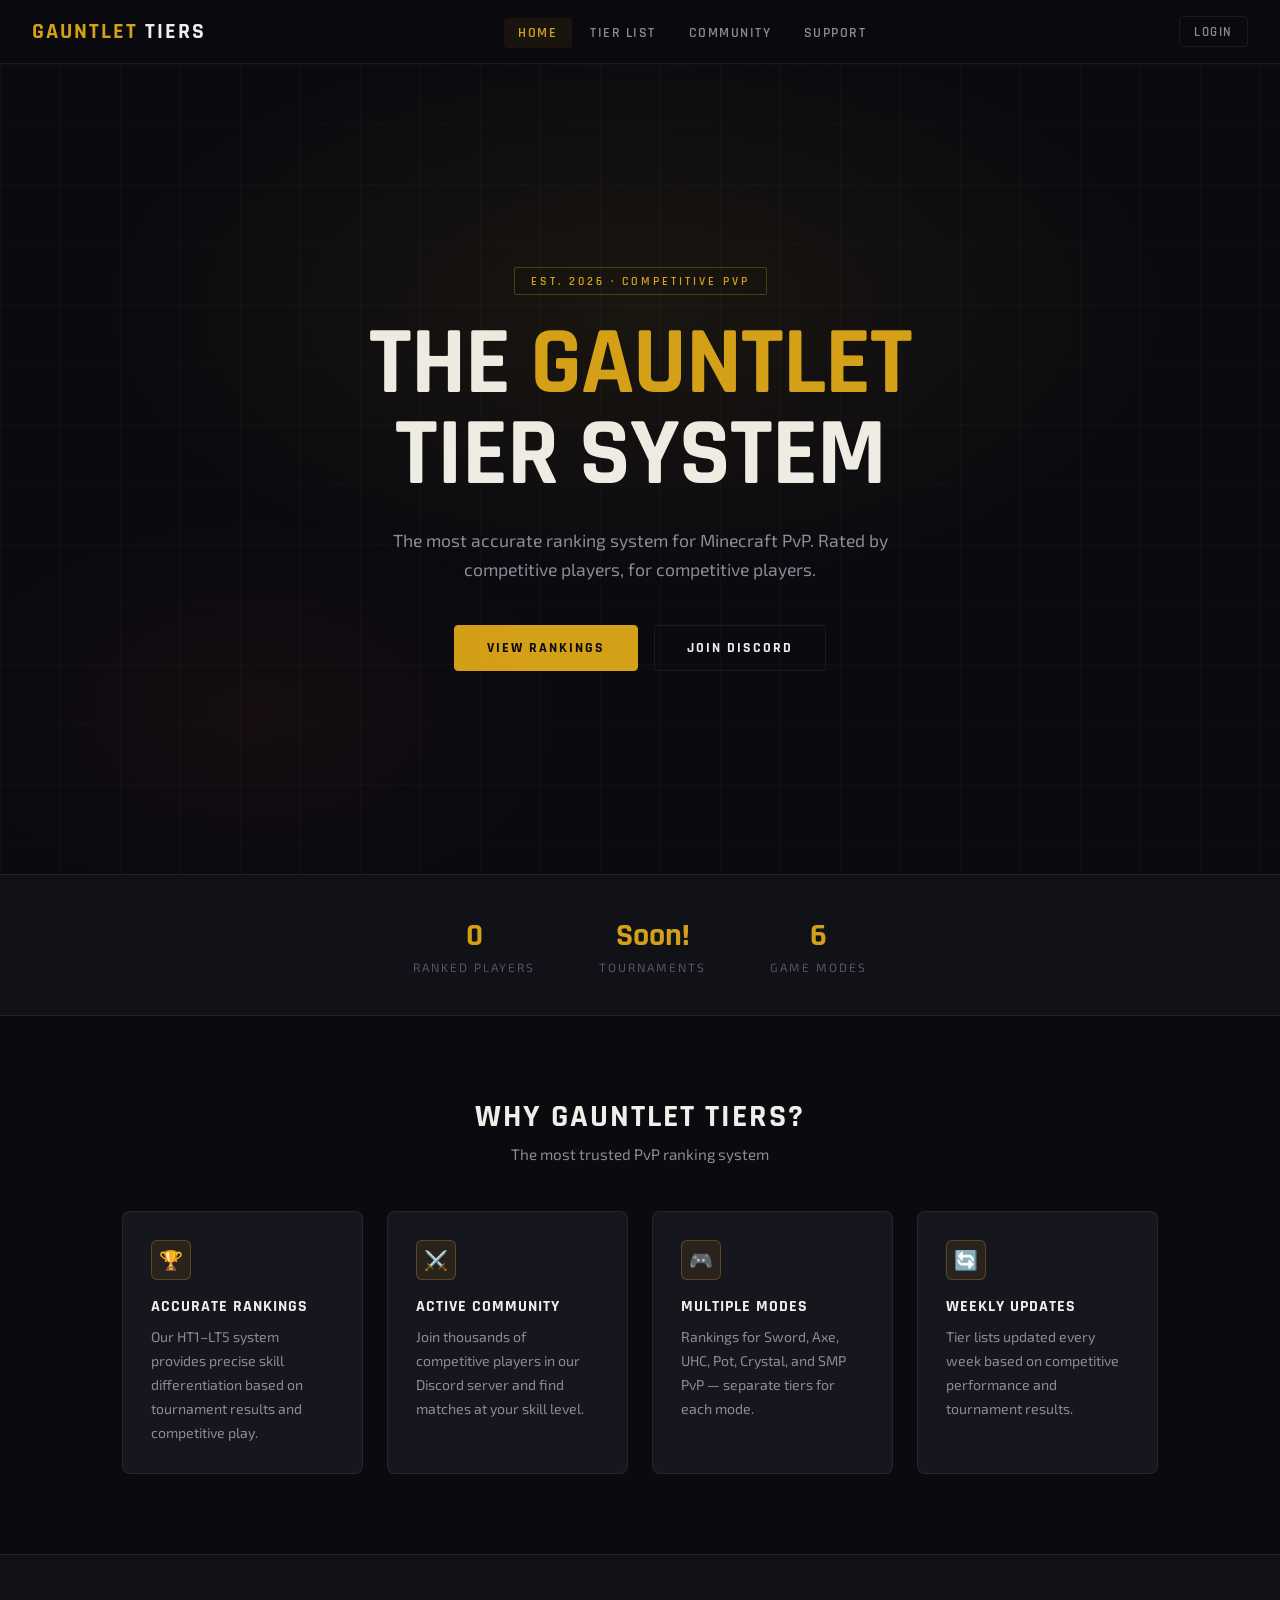
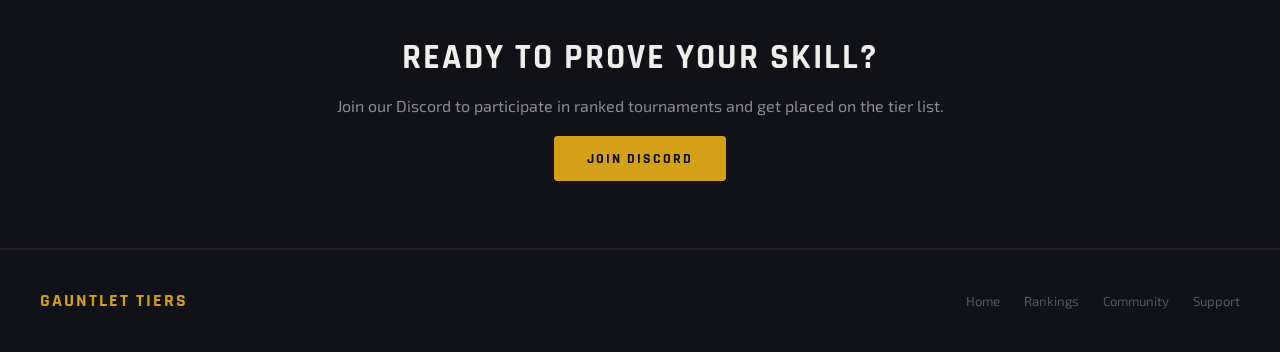
==== index.html @ 5fe20b99 "add frontend files" ====
<!DOCTYPE html>
<html lang="en">
<head>
  <meta charset="UTF-8" />
  <meta name="viewport" content="width=device-width, initial-scale=1.0" />
  <title>Gauntlet Tiers — Competitive PvP Rankings</title>
  <link rel="stylesheet" href="css/style.css" />
</head>
<body>

<!-- ── NAVBAR ── -->
<nav>
  <a href="index.html" class="nav-brand">Gauntlet<span> Tiers</span></a>

  <ul class="nav-links">
    <li><a href="index.html" class="active">Home</a></li>
    <li><a href="pages/tierlist.html">Tier List</a></li>
    <li><a href="pages/community.html">Community</a></li>
    <li><a href="pages/support.html">Support</a></li>
  </ul>

  <div class="nav-auth">
    <div class="nav-user">
      <a href="pages/admin.html" class="btn-ghost nav-admin" style="display:none;">Admin</a>
      <a href="pages/profile.html" class="btn-ghost">
        <span class="nav-username">Profile</span>
      </a>
      <button class="btn-danger logout-btn">Logout</button>
    </div>
    <div class="nav-login">
      <a href="pages/login.html" class="btn-ghost">Login</a>
    </div>
  </div>
</nav>

<main>

  <!-- ── HERO ── -->
  <section class="hero">
    <div class="hero-bg"></div>
    <div class="hero-grid"></div>

    <div class="hero-badge">Est. 2026 · Competitive PvP</div>
    <h1>
      The <span class="highlight">Gauntlet</span><br />
      Tier System
    </h1>
    <p>The most accurate ranking system for Minecraft PvP. Rated by competitive players, for competitive players.</p>
    <div class="hero-buttons">
      <a href="pages/tierlist.html" class="btn-large primary">View Rankings</a>
      <a href="https://discord.gg/GcqFCAnBjm" target="_blank" class="btn-large outline">Join Discord</a>
    </div>
  </section>

  <!-- ── STATS ── -->
  <section class="stats-bar">
    <div class="stat-item">
      <span class="stat-value" id="stat-players">0</span>
      <span class="stat-label">Ranked Players</span>
    </div>
    <div class="stat-item">
      <span class="stat-value" id="stat-tournaments">Soon!</span>
      <span class="stat-label">Tournaments</span>
    </div>
    <div class="stat-item">
      <span class="stat-value" id="stat-modes">6</span>
      <span class="stat-label">Game Modes</span>
    </div>
  </section>

  <!-- ── FEATURES ── -->
  <section class="features">
    <div class="section-header">
      <h2>Why Gauntlet Tiers?</h2>
      <p>The most trusted PvP ranking system</p>
    </div>
    <div class="features-grid">
      <div class="feature-card">
        <div class="feature-icon">🏆</div>
        <h3>Accurate Rankings</h3>
        <p>Our HT1–LT5 system provides precise skill differentiation based on tournament results and competitive play.</p>
      </div>
      <div class="feature-card">
        <div class="feature-icon">⚔️</div>
        <h3>Active Community</h3>
        <p>Join thousands of competitive players in our Discord server and find matches at your skill level.</p>
      </div>
      <div class="feature-card">
        <div class="feature-icon">🎮</div>
        <h3>Multiple Modes</h3>
        <p>Rankings for Sword, Axe, UHC, Pot, Crystal, and SMP PvP — separate tiers for each mode.</p>
      </div>
      <div class="feature-card">
        <div class="feature-icon">🔄</div>
        <h3>Weekly Updates</h3>
        <p>Tier lists updated every week based on competitive performance and tournament results.</p>
      </div>
    </div>
  </section>

  <!-- ── CTA ── -->
  <section class="cta-section">
    <h2>Ready to prove your skill?</h2>
    <p>Join our Discord to participate in ranked tournaments and get placed on the tier list.</p>
    <a href="https://discord.gg/GcqFCAnBjm" target="_blank" class="btn-large primary">Join Discord</a>
  </section>

</main>

<!-- ── FOOTER ── -->
<footer>
  <a href="index.html" class="footer-brand">Gauntlet Tiers</a>
  <div class="footer-links">
    <a href="index.html">Home</a>
    <a href="pages/tierlist.html">Rankings</a>
    <a href="pages/community.html">Community</a>
    <a href="pages/support.html">Support</a>
  </div>
</footer>

<script src="js/auth.js"></script>
<script src="js/api.js"></script>
<script>
  // Load stats from backend
  async function loadStats() {
    try {
      const stats = await getStats();
      document.getElementById('stat-players').textContent = stats.ranked_players ?? 0;
      document.getElementById('stat-modes').textContent = stats.game_modes ?? 6;
    } catch (e) {
      // API not connected yet — defaults shown
    }
  }
  loadStats();
</script>
</body>
</html>
---- css/style.css ----
@import url('https://fonts.googleapis.com/css2?family=Rajdhani:wght@400;500;600;700&family=Exo+2:wght@300;400;600;700&display=swap');

:root {
  --bg-primary: #0a0a0f;
  --bg-secondary: #111118;
  --bg-card: #16161f;
  --bg-card-hover: #1c1c28;
  --accent-gold: #d4a017;
  --accent-gold-light: #f0c040;
  --accent-red: #c0392b;
  --accent-cyan: #00d4ff;
  --text-primary: #f0eeea;
  --text-secondary: #8b8a99;
  --text-muted: #555566;
  --border: rgba(255,255,255,0.07);
  --border-accent: rgba(212,160,23,0.3);
  --tier-ht1: #FFD700;
  --tier-lt1: #FFC200;
  --tier-ht2: #C0C0C0;
  --tier-lt2: #a0a0a0;
  --tier-ht3: #2ecc71;
  --tier-lt3: #27ae60;
  --tier-ht4: #3498db;
  --tier-lt4: #2980b9;
  --tier-ht5: #9b59b6;
  --tier-lt5: #8e44ad;
}

* { margin: 0; padding: 0; box-sizing: border-box; }

body {
  font-family: 'Exo 2', sans-serif;
  background: var(--bg-primary);
  color: var(--text-primary);
  min-height: 100vh;
  overflow-x: hidden;
}

/* ── SCROLLBAR ── */
::-webkit-scrollbar { width: 6px; }
::-webkit-scrollbar-track { background: var(--bg-primary); }
::-webkit-scrollbar-thumb { background: var(--accent-gold); border-radius: 3px; }

/* ── NAVBAR ── */
nav {
  position: fixed;
  top: 0; left: 0; right: 0;
  z-index: 1000;
  background: rgba(10,10,15,0.95);
  backdrop-filter: blur(12px);
  border-bottom: 1px solid var(--border);
  padding: 0 2rem;
  height: 64px;
  display: flex;
  align-items: center;
  justify-content: space-between;
}

.nav-brand {
  font-family: 'Rajdhani', sans-serif;
  font-size: 1.4rem;
  font-weight: 700;
  color: var(--accent-gold);
  text-decoration: none;
  letter-spacing: 2px;
  text-transform: uppercase;
}
.nav-brand span { color: var(--text-primary); }

.nav-links {
  display: flex;
  align-items: center;
  gap: 0.25rem;
  list-style: none;
}

.nav-links a {
  font-family: 'Rajdhani', sans-serif;
  font-size: 0.85rem;
  font-weight: 600;
  letter-spacing: 1.5px;
  text-transform: uppercase;
  color: var(--text-secondary);
  text-decoration: none;
  padding: 0.4rem 0.9rem;
  border-radius: 4px;
  transition: all 0.2s;
}
.nav-links a:hover, .nav-links a.active {
  color: var(--accent-gold);
  background: rgba(212,160,23,0.08);
}

.nav-auth {
  display: flex;
  align-items: center;
  gap: 0.5rem;
}

.btn-ghost {
  font-family: 'Rajdhani', sans-serif;
  font-size: 0.8rem;
  font-weight: 600;
  letter-spacing: 1.5px;
  text-transform: uppercase;
  color: var(--text-secondary);
  text-decoration: none;
  padding: 0.4rem 0.9rem;
  border: 1px solid var(--border);
  border-radius: 4px;
  transition: all 0.2s;
  cursor: pointer;
  background: transparent;
}
.btn-ghost:hover { border-color: var(--accent-gold); color: var(--accent-gold); }

.btn-primary {
  font-family: 'Rajdhani', sans-serif;
  font-size: 0.8rem;
  font-weight: 700;
  letter-spacing: 1.5px;
  text-transform: uppercase;
  color: var(--bg-primary);
  text-decoration: none;
  padding: 0.45rem 1.1rem;
  border: 1px solid var(--accent-gold);
  border-radius: 4px;
  background: var(--accent-gold);
  transition: all 0.2s;
  cursor: pointer;
}
.btn-primary:hover { background: var(--accent-gold-light); border-color: var(--accent-gold-light); }

.btn-danger {
  font-family: 'Rajdhani', sans-serif;
  font-size: 0.8rem;
  font-weight: 700;
  letter-spacing: 1.5px;
  text-transform: uppercase;
  color: #fff;
  padding: 0.45rem 1.1rem;
  border: 1px solid var(--accent-red);
  border-radius: 4px;
  background: var(--accent-red);
  transition: all 0.2s;
  cursor: pointer;
}
.btn-danger:hover { opacity: 0.85; }

.nav-user { display: none; }
.nav-user.visible { display: flex; align-items: center; gap: 0.5rem; }
.nav-login { display: flex; align-items: center; gap: 0.5rem; }
.nav-login.hidden { display: none; }

/* ── MAIN LAYOUT ── */
main { padding-top: 64px; }

/* ── HERO ── */
.hero {
  position: relative;
  min-height: 90vh;
  display: flex;
  flex-direction: column;
  align-items: center;
  justify-content: center;
  text-align: center;
  padding: 4rem 2rem;
  overflow: hidden;
}

.hero-bg {
  position: absolute;
  inset: 0;
  background:
    radial-gradient(ellipse 60% 50% at 50% 30%, rgba(212,160,23,0.08) 0%, transparent 70%),
    radial-gradient(ellipse 40% 40% at 20% 80%, rgba(192,57,43,0.06) 0%, transparent 60%);
  pointer-events: none;
}

.hero-grid {
  position: absolute;
  inset: 0;
  background-image:
    linear-gradient(rgba(255,255,255,0.02) 1px, transparent 1px),
    linear-gradient(90deg, rgba(255,255,255,0.02) 1px, transparent 1px);
  background-size: 60px 60px;
  pointer-events: none;
}

.hero-badge {
  font-family: 'Rajdhani', sans-serif;
  font-size: 0.75rem;
  font-weight: 600;
  letter-spacing: 3px;
  text-transform: uppercase;
  color: var(--accent-gold);
  border: 1px solid var(--border-accent);
  padding: 0.35rem 1rem;
  border-radius: 2px;
  margin-bottom: 1.5rem;
  display: inline-block;
}

.hero h1 {
  font-family: 'Rajdhani', sans-serif;
  font-size: clamp(3rem, 8vw, 6rem);
  font-weight: 700;
  line-height: 0.95;
  letter-spacing: -1px;
  text-transform: uppercase;
  margin-bottom: 1.5rem;
}

.hero h1 .highlight { color: var(--accent-gold); }

.hero p {
  font-size: 1.1rem;
  color: var(--text-secondary);
  max-width: 520px;
  line-height: 1.7;
  margin-bottom: 2.5rem;
}

.hero-buttons { display: flex; gap: 1rem; flex-wrap: wrap; justify-content: center; }

.btn-large {
  font-family: 'Rajdhani', sans-serif;
  font-size: 0.9rem;
  font-weight: 700;
  letter-spacing: 2px;
  text-transform: uppercase;
  padding: 0.8rem 2rem;
  border-radius: 4px;
  text-decoration: none;
  transition: all 0.2s;
  cursor: pointer;
}

.btn-large.primary {
  background: var(--accent-gold);
  color: var(--bg-primary);
  border: 1px solid var(--accent-gold);
}
.btn-large.primary:hover { background: var(--accent-gold-light); }

.btn-large.outline {
  background: transparent;
  color: var(--text-primary);
  border: 1px solid var(--border);
}
.btn-large.outline:hover { border-color: var(--text-secondary); }

/* ── STATS BAR ── */
.stats-bar {
  display: flex;
  justify-content: center;
  gap: 4rem;
  padding: 2.5rem 2rem;
  border-top: 1px solid var(--border);
  border-bottom: 1px solid var(--border);
  background: var(--bg-secondary);
}

.stat-item { text-align: center; }
.stat-value {
  font-family: 'Rajdhani', sans-serif;
  font-size: 2rem;
  font-weight: 700;
  color: var(--accent-gold);
  display: block;
}
.stat-label {
  font-size: 0.75rem;
  letter-spacing: 2px;
  text-transform: uppercase;
  color: var(--text-muted);
}

/* ── FEATURES ── */
.features {
  padding: 5rem 2rem;
  max-width: 1100px;
  margin: 0 auto;
}

.section-header {
  text-align: center;
  margin-bottom: 3rem;
}

.section-header h2 {
  font-family: 'Rajdhani', sans-serif;
  font-size: 2rem;
  font-weight: 700;
  text-transform: uppercase;
  letter-spacing: 2px;
  margin-bottom: 0.5rem;
}

.section-header p {
  color: var(--text-secondary);
  font-size: 0.95rem;
}

.features-grid {
  display: grid;
  grid-template-columns: repeat(auto-fit, minmax(240px, 1fr));
  gap: 1.5rem;
}

.feature-card {
  background: var(--bg-card);
  border: 1px solid var(--border);
  border-radius: 8px;
  padding: 1.75rem;
  transition: all 0.25s;
}
.feature-card:hover {
  border-color: var(--border-accent);
  background: var(--bg-card-hover);
  transform: translateY(-2px);
}

.feature-icon {
  width: 40px;
  height: 40px;
  background: rgba(212,160,23,0.1);
  border: 1px solid var(--border-accent);
  border-radius: 6px;
  display: flex;
  align-items: center;
  justify-content: center;
  font-size: 1.2rem;
  margin-bottom: 1rem;
}

.feature-card h3 {
  font-family: 'Rajdhani', sans-serif;
  font-size: 1rem;
  font-weight: 700;
  text-transform: uppercase;
  letter-spacing: 1px;
  margin-bottom: 0.5rem;
  color: var(--text-primary);
}

.feature-card p { font-size: 0.88rem; color: var(--text-secondary); line-height: 1.7; }

/* ── CTA SECTION ── */
.cta-section {
  text-align: center;
  padding: 5rem 2rem;
  background: var(--bg-secondary);
  border-top: 1px solid var(--border);
  border-bottom: 1px solid var(--border);
}

.cta-section h2 {
  font-family: 'Rajdhani', sans-serif;
  font-size: 2.2rem;
  font-weight: 700;
  text-transform: uppercase;
  letter-spacing: 2px;
  margin-bottom: 1rem;
}

.cta-section p { color: var(--text-secondary); margin-bottom: 2rem; }

/* ── PAGE HEADER ── */
.page-header {
  padding: 4rem 2rem 2rem;
  text-align: center;
  background: var(--bg-secondary);
  border-bottom: 1px solid var(--border);
}

.page-header h1 {
  font-family: 'Rajdhani', sans-serif;
  font-size: 2.5rem;
  font-weight: 700;
  text-transform: uppercase;
  letter-spacing: 3px;
}
.page-header p { color: var(--text-secondary); margin-top: 0.5rem; font-size: 0.95rem; }

/* ── TIER LIST ── */
.tier-page { padding: 2rem; max-width: 1200px; margin: 0 auto; }

.mode-tabs {
  display: flex;
  gap: 0.5rem;
  margin-bottom: 2rem;
  flex-wrap: wrap;
}

.mode-tab {
  font-family: 'Rajdhani', sans-serif;
  font-size: 0.8rem;
  font-weight: 600;
  letter-spacing: 1.5px;
  text-transform: uppercase;
  padding: 0.5rem 1.2rem;
  border: 1px solid var(--border);
  border-radius: 4px;
  background: transparent;
  color: var(--text-secondary);
  cursor: pointer;
  transition: all 0.2s;
}
.mode-tab:hover { border-color: var(--accent-gold); color: var(--accent-gold); }
.mode-tab.active { background: var(--accent-gold); border-color: var(--accent-gold); color: var(--bg-primary); }

.tier-table-wrapper {
  background: var(--bg-card);
  border: 1px solid var(--border);
  border-radius: 8px;
  overflow: hidden;
}

table {
  width: 100%;
  border-collapse: collapse;
}

thead th {
  font-family: 'Rajdhani', sans-serif;
  font-size: 0.75rem;
  font-weight: 600;
  letter-spacing: 2px;
  text-transform: uppercase;
  color: var(--text-muted);
  padding: 1rem 1.25rem;
  text-align: left;
  border-bottom: 1px solid var(--border);
  background: var(--bg-secondary);
}

tbody tr {
  border-bottom: 1px solid var(--border);
  transition: background 0.15s;
}
tbody tr:last-child { border-bottom: none; }
tbody tr:hover { background: var(--bg-card-hover); }

tbody td {
  padding: 0.9rem 1.25rem;
  font-size: 0.9rem;
}

.rank-num {
  font-family: 'Rajdhani', sans-serif;
  font-size: 0.85rem;
  font-weight: 600;
  color: var(--text-muted);
}

.player-name {
  font-family: 'Rajdhani', sans-serif;
  font-size: 1rem;
  font-weight: 600;
  color: var(--text-primary);
}

.region-badge {
  font-size: 0.75rem;
  font-weight: 600;
  letter-spacing: 1px;
  text-transform: uppercase;
  padding: 0.2rem 0.6rem;
  border-radius: 3px;
  background: rgba(255,255,255,0.05);
  border: 1px solid var(--border);
  color: var(--text-secondary);
}

.tier-badge {
  font-family: 'Rajdhani', sans-serif;
  font-size: 0.8rem;
  font-weight: 700;
  letter-spacing: 1.5px;
  text-transform: uppercase;
  padding: 0.25rem 0.7rem;
  border-radius: 3px;
  display: inline-block;
}

.tier-HT1 { background: rgba(255,215,0,0.15); color: var(--tier-ht1); border: 1px solid rgba(255,215,0,0.3); }
.tier-LT1 { background: rgba(255,194,0,0.12); color: var(--tier-lt1); border: 1px solid rgba(255,194,0,0.25); }
.tier-HT2 { background: rgba(192,192,192,0.12); color: var(--tier-ht2); border: 1px solid rgba(192,192,192,0.25); }
.tier-LT2 { background: rgba(160,160,160,0.1); color: var(--tier-lt2); border: 1px solid rgba(160,160,160,0.2); }
.tier-HT3 { background: rgba(46,204,113,0.12); color: var(--tier-ht3); border: 1px solid rgba(46,204,113,0.25); }
.tier-LT3 { background: rgba(39,174,96,0.1); color: var(--tier-lt3); border: 1px solid rgba(39,174,96,0.2); }
.tier-HT4 { background: rgba(52,152,219,0.12); color: var(--tier-ht4); border: 1px solid rgba(52,152,219,0.25); }
.tier-LT4 { background: rgba(41,128,185,0.1); color: var(--tier-lt4); border: 1px solid rgba(41,128,185,0.2); }
.tier-HT5 { background: rgba(155,89,182,0.12); color: var(--tier-ht5); border: 1px solid rgba(155,89,182,0.25); }
.tier-LT5 { background: rgba(142,68,173,0.1); color: var(--tier-lt5); border: 1px solid rgba(142,68,173,0.2); }

.tier-legend {
  display: flex;
  flex-wrap: wrap;
  gap: 0.6rem;
  margin-bottom: 1.5rem;
}

.empty-state {
  text-align: center;
  padding: 4rem 2rem;
  color: var(--text-muted);
}
.empty-state p { font-size: 0.9rem; margin-top: 0.5rem; }

/* ── AUTH PAGES ── */
.auth-page {
  min-height: 100vh;
  display: flex;
  align-items: center;
  justify-content: center;
  padding: 2rem;
  padding-top: 80px;
}

.auth-card {
  background: var(--bg-card);
  border: 1px solid var(--border);
  border-radius: 10px;
  padding: 2.5rem;
  width: 100%;
  max-width: 420px;
}

.auth-card h2 {
  font-family: 'Rajdhani', sans-serif;
  font-size: 1.8rem;
  font-weight: 700;
  text-transform: uppercase;
  letter-spacing: 2px;
  margin-bottom: 0.4rem;
}

.auth-card .subtitle {
  font-size: 0.88rem;
  color: var(--text-secondary);
  margin-bottom: 2rem;
}

.form-group { margin-bottom: 1.25rem; }

.form-group label {
  display: block;
  font-family: 'Rajdhani', sans-serif;
  font-size: 0.75rem;
  font-weight: 600;
  letter-spacing: 1.5px;
  text-transform: uppercase;
  color: var(--text-secondary);
  margin-bottom: 0.5rem;
}

.form-group input, .form-group select, .form-group textarea {
  width: 100%;
  background: var(--bg-secondary);
  border: 1px solid var(--border);
  border-radius: 5px;
  padding: 0.7rem 1rem;
  font-family: 'Exo 2', sans-serif;
  font-size: 0.9rem;
  color: var(--text-primary);
  transition: border-color 0.2s;
  outline: none;
}
.form-group input:focus, .form-group select:focus, .form-group textarea:focus {
  border-color: var(--accent-gold);
}
.form-group input::placeholder { color: var(--text-muted); }

.form-group select option { background: var(--bg-secondary); }
.form-group textarea { resize: vertical; min-height: 100px; }

.auth-footer {
  margin-top: 1.5rem;
  text-align: center;
  font-size: 0.85rem;
  color: var(--text-secondary);
}
.auth-footer a { color: var(--accent-gold); text-decoration: none; }
.auth-footer a:hover { text-decoration: underline; }

.alert {
  padding: 0.8rem 1rem;
  border-radius: 5px;
  font-size: 0.85rem;
  margin-bottom: 1rem;
  display: none;
}
.alert.error { background: rgba(192,57,43,0.15); border: 1px solid rgba(192,57,43,0.4); color: #e74c3c; }
.alert.success { background: rgba(46,204,113,0.12); border: 1px solid rgba(46,204,113,0.3); color: #2ecc71; }
.alert.show { display: block; }

/* ── PROFILE PAGE ── */
.profile-page { padding: 2rem; max-width: 900px; margin: 0 auto; }

.profile-header {
  display: flex;
  align-items: center;
  gap: 2rem;
  background: var(--bg-card);
  border: 1px solid var(--border);
  border-radius: 10px;
  padding: 2rem;
  margin-bottom: 2rem;
}

.profile-avatar {
  width: 80px;
  height: 80px;
  border-radius: 50%;
  background: rgba(212,160,23,0.15);
  border: 2px solid var(--accent-gold);
  display: flex;
  align-items: center;
  justify-content: center;
  font-family: 'Rajdhani', sans-serif;
  font-size: 1.8rem;
  font-weight: 700;
  color: var(--accent-gold);
  flex-shrink: 0;
}

.profile-info h2 {
  font-family: 'Rajdhani', sans-serif;
  font-size: 1.6rem;
  font-weight: 700;
  text-transform: uppercase;
  letter-spacing: 2px;
}

.profile-info p { color: var(--text-secondary); font-size: 0.88rem; margin-top: 0.25rem; }

.profile-tiers {
  display: grid;
  grid-template-columns: repeat(auto-fill, minmax(140px, 1fr));
  gap: 1rem;
  margin-bottom: 2rem;
}

.profile-tier-card {
  background: var(--bg-card);
  border: 1px solid var(--border);
  border-radius: 8px;
  padding: 1.25rem;
  text-align: center;
}

.profile-tier-mode {
  font-family: 'Rajdhani', sans-serif;
  font-size: 0.75rem;
  font-weight: 600;
  letter-spacing: 2px;
  text-transform: uppercase;
  color: var(--text-muted);
  margin-bottom: 0.5rem;
}

/* ── ADMIN ── */
.admin-page { padding: 2rem; max-width: 1100px; margin: 0 auto; }
.admin-grid { display: grid; grid-template-columns: repeat(auto-fit, minmax(280px, 1fr)); gap: 1.5rem; margin-bottom: 2rem; }

.admin-card {
  background: var(--bg-card);
  border: 1px solid var(--border);
  border-radius: 8px;
  padding: 1.5rem;
}

.admin-card h3 {
  font-family: 'Rajdhani', sans-serif;
  font-size: 0.9rem;
  font-weight: 700;
  letter-spacing: 1.5px;
  text-transform: uppercase;
  color: var(--text-secondary);
  margin-bottom: 0.5rem;
}
.admin-card .admin-stat {
  font-family: 'Rajdhani', sans-serif;
  font-size: 2.2rem;
  font-weight: 700;
  color: var(--accent-gold);
}

.admin-section {
  background: var(--bg-card);
  border: 1px solid var(--border);
  border-radius: 8px;
  padding: 1.75rem;
  margin-bottom: 1.5rem;
}

.admin-section h3 {
  font-family: 'Rajdhani', sans-serif;
  font-size: 1rem;
  font-weight: 700;
  letter-spacing: 1.5px;
  text-transform: uppercase;
  margin-bottom: 1.25rem;
  padding-bottom: 0.75rem;
  border-bottom: 1px solid var(--border);
}

.inline-form { display: flex; gap: 0.75rem; flex-wrap: wrap; align-items: flex-end; }
.inline-form .form-group { margin-bottom: 0; flex: 1; min-width: 160px; }
.admin-access-denied {
  text-align: center;
  padding: 4rem 2rem;
  color: var(--text-muted);
}

/* ── COMMUNITY ── */
.community-page { padding: 2rem; max-width: 900px; margin: 0 auto; }
.community-cards { display: grid; grid-template-columns: repeat(auto-fit, minmax(280px, 1fr)); gap: 1.5rem; margin-bottom: 3rem; }

.community-card {
  background: var(--bg-card);
  border: 1px solid var(--border);
  border-radius: 8px;
  padding: 2rem;
  text-align: center;
  transition: all 0.2s;
}
.community-card:hover { border-color: var(--border-accent); }

.community-card-icon {
  font-size: 2.5rem;
  margin-bottom: 1rem;
  display: block;
}
.community-card h3 {
  font-family: 'Rajdhani', sans-serif;
  font-size: 1.1rem;
  font-weight: 700;
  text-transform: uppercase;
  letter-spacing: 1.5px;
  margin-bottom: 0.75rem;
}
.community-card p { font-size: 0.88rem; color: var(--text-secondary); margin-bottom: 1.5rem; line-height: 1.6; }

.about-section {
  background: var(--bg-card);
  border: 1px solid var(--border);
  border-radius: 8px;
  padding: 2rem;
}
.about-section h2 {
  font-family: 'Rajdhani', sans-serif;
  font-size: 1.2rem;
  font-weight: 700;
  text-transform: uppercase;
  letter-spacing: 2px;
  margin-bottom: 1rem;
}
.about-section p { font-size: 0.9rem; color: var(--text-secondary); line-height: 1.75; margin-bottom: 0.75rem; }

/* ── SUPPORT ── */
.support-page { padding: 2rem; max-width: 800px; margin: 0 auto; }

.faq-list { margin-bottom: 2.5rem; }
.faq-item {
  background: var(--bg-card);
  border: 1px solid var(--border);
  border-radius: 8px;
  margin-bottom: 0.75rem;
  overflow: hidden;
}
.faq-question {
  width: 100%;
  text-align: left;
  background: transparent;
  border: none;
  padding: 1.1rem 1.25rem;
  cursor: pointer;
  font-family: 'Rajdhani', sans-serif;
  font-size: 0.95rem;
  font-weight: 600;
  letter-spacing: 0.5px;
  color: var(--text-primary);
  display: flex;
  justify-content: space-between;
  align-items: center;
  transition: background 0.15s;
}
.faq-question:hover { background: var(--bg-card-hover); }
.faq-question .arrow { transition: transform 0.2s; color: var(--text-muted); }
.faq-question.open .arrow { transform: rotate(180deg); color: var(--accent-gold); }
.faq-answer {
  display: none;
  padding: 0 1.25rem 1.25rem;
  font-size: 0.88rem;
  color: var(--text-secondary);
  line-height: 1.75;
}
.faq-answer.open { display: block; }

.contact-card {
  background: var(--bg-card);
  border: 1px solid var(--border);
  border-radius: 8px;
  padding: 2rem;
  text-align: center;
}
.contact-card h2 {
  font-family: 'Rajdhani', sans-serif;
  font-size: 1.2rem;
  font-weight: 700;
  text-transform: uppercase;
  letter-spacing: 2px;
  margin-bottom: 0.75rem;
}
.contact-card p { color: var(--text-secondary); font-size: 0.88rem; margin-bottom: 0.5rem; }
.contact-email {
  font-family: 'Rajdhani', sans-serif;
  font-size: 1rem;
  color: var(--accent-gold);
  font-weight: 600;
}

/* ── FOOTER ── */
footer {
  background: var(--bg-secondary);
  border-top: 1px solid var(--border);
  padding: 2.5rem;
  display: flex;
  flex-wrap: wrap;
  align-items: center;
  justify-content: space-between;
  gap: 1rem;
}

.footer-brand {
  font-family: 'Rajdhani', sans-serif;
  font-size: 1.1rem;
  font-weight: 700;
  letter-spacing: 2px;
  text-transform: uppercase;
  color: var(--accent-gold);
  text-decoration: none;
}

.footer-links { display: flex; gap: 1.5rem; }
.footer-links a {
  font-size: 0.82rem;
  color: var(--text-muted);
  text-decoration: none;
  transition: color 0.2s;
}
.footer-links a:hover { color: var(--text-primary); }

/* ── SPINNER ── */
.spinner {
  display: inline-block;
  width: 16px;
  height: 16px;
  border: 2px solid rgba(0,0,0,0.2);
  border-top-color: rgba(0,0,0,0.7);
  border-radius: 50%;
  animation: spin 0.6s linear infinite;
  vertical-align: middle;
  margin-left: 6px;
}
@keyframes spin { to { transform: rotate(360deg); } }

/* ── RESPONSIVE ── */
@media (max-width: 768px) {
  nav { padding: 0 1rem; }
  .nav-links { display: none; }
  .stats-bar { gap: 2rem; flex-wrap: wrap; }
  .profile-header { flex-direction: column; text-align: center; }
  .inline-form { flex-direction: column; }
  footer { flex-direction: column; text-align: center; }
}

/* ── UTILITIES ── */
.text-gold { color: var(--accent-gold); }
.text-muted { color: var(--text-muted); }
.mt-1 { margin-top: 0.5rem; }
.w-full { width: 100%; }
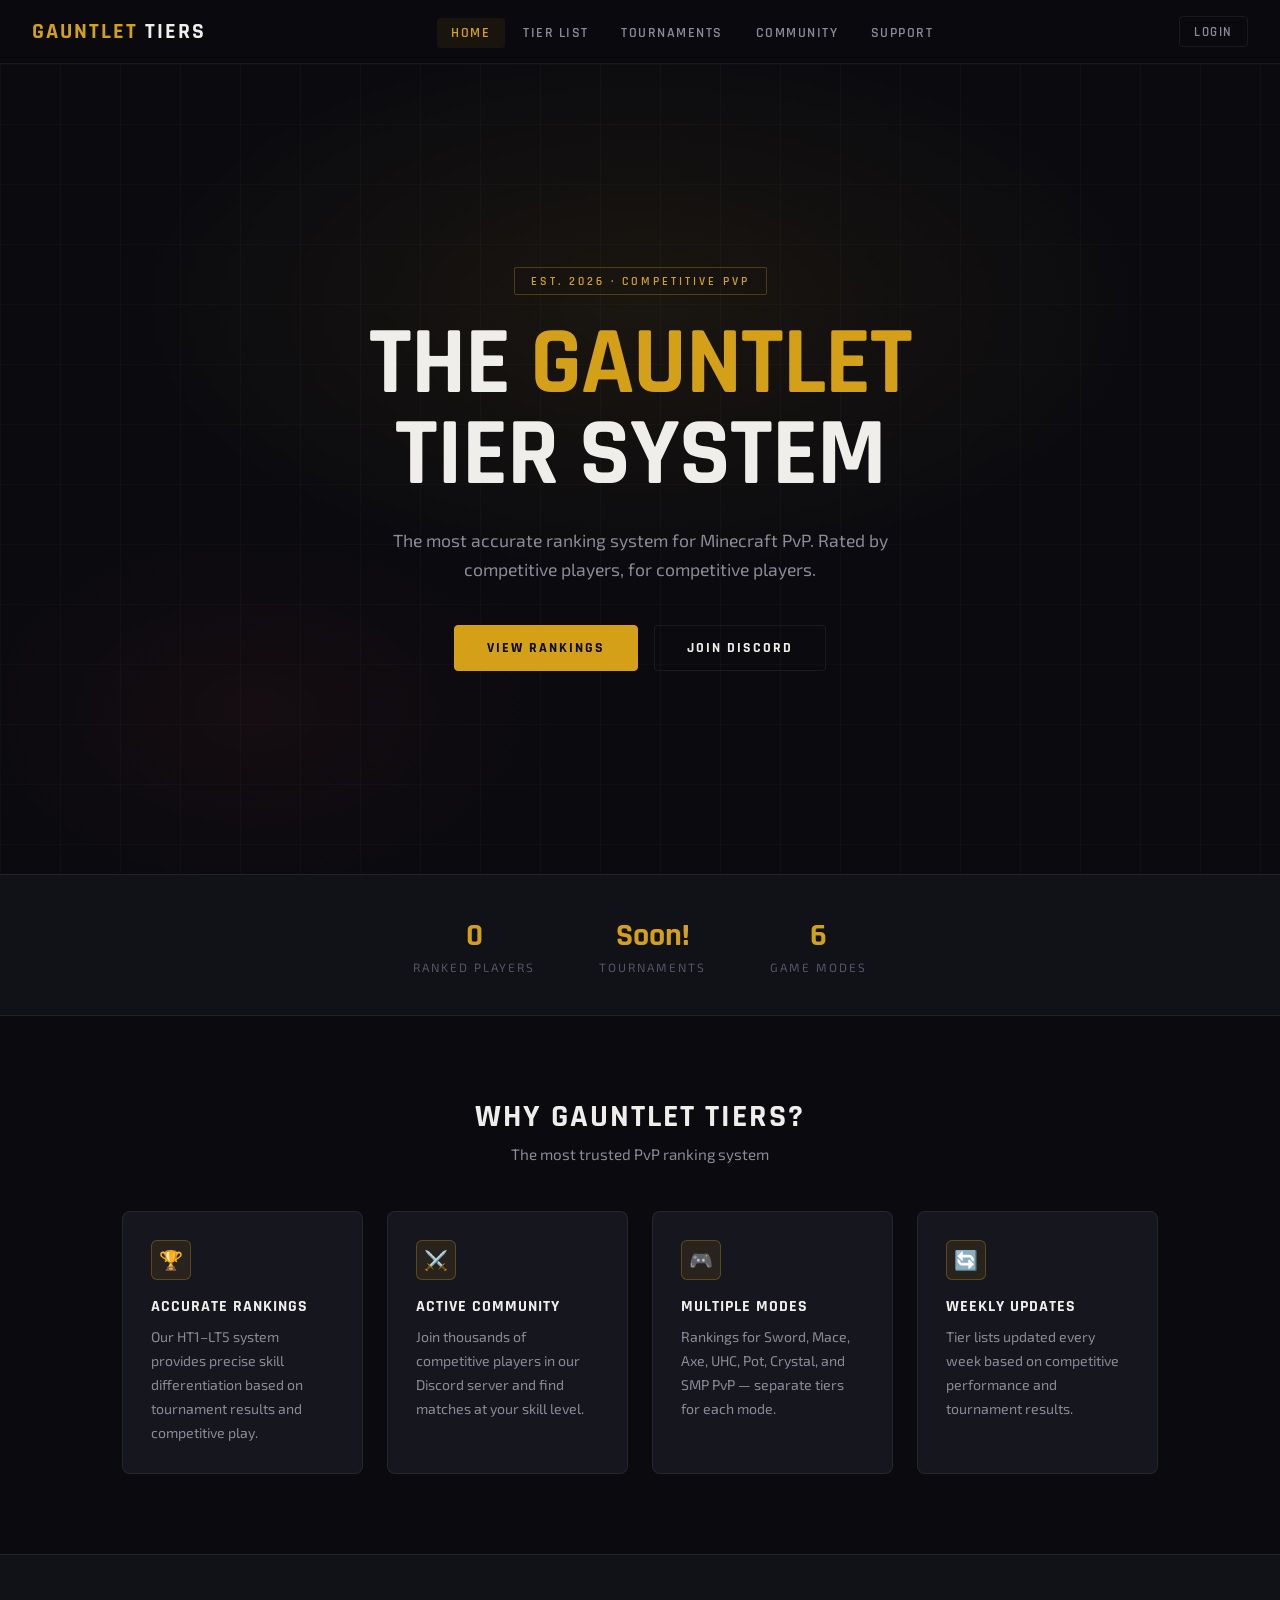
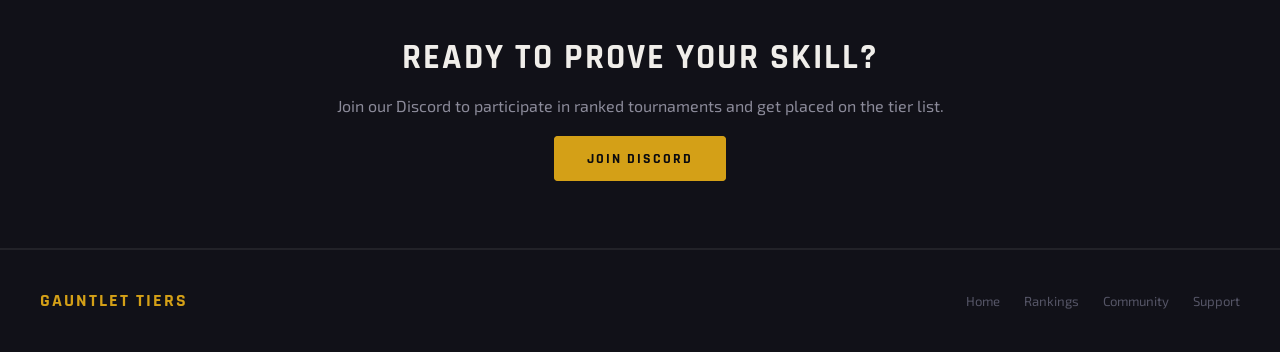
==== commit 41163c4b: "feat: skeleton loading, toast notifications, tournaments page" ====
--- a/index.html
+++ b/index.html
@@ -15,6 +15,7 @@
   <ul class="nav-links">
     <li><a href="index.html" class="active">Home</a></li>
     <li><a href="pages/tierlist.html">Tier List</a></li>
+    <li><a href="pages/tournaments.html">Tournaments</a></li>
     <li><a href="pages/community.html">Community</a></li>
     <li><a href="pages/support.html">Support</a></li>
   </ul>
@@ -88,7 +89,7 @@
       <div class="feature-card">
         <div class="feature-icon">🎮</div>
         <h3>Multiple Modes</h3>
-        <p>Rankings for Sword, Axe, UHC, Pot, Crystal, and SMP PvP — separate tiers for each mode.</p>
+        <p>Rankings for Sword, Mace, Axe, UHC, Pot, Crystal, and SMP PvP — separate tiers for each mode.</p>
       </div>
       <div class="feature-card">
         <div class="feature-icon">🔄</div>
@@ -126,7 +127,7 @@
     try {
       const stats = await getStats();
       document.getElementById('stat-players').textContent = stats.ranked_players ?? 0;
-      document.getElementById('stat-modes').textContent = stats.game_modes ?? 6;
+      document.getElementById('stat-modes').textContent = stats.game_modes ?? 7;
     } catch (e) {
       // API not connected yet — defaults shown
     }
--- a/css/style.css
+++ b/css/style.css
@@ -882,4 +882,373 @@
 .text-gold { color: var(--accent-gold); }
 .text-muted { color: var(--text-muted); }
 .mt-1 { margin-top: 0.5rem; }
-.w-full { width: 100%; }+.w-full { width: 100%; }
+
+/* ── PAGE ANIMATIONS ── */
+@keyframes fadeSlideUp {
+  from { opacity: 0; transform: translateY(18px); }
+  to   { opacity: 1; transform: translateY(0); }
+}
+@keyframes fadeIn {
+  from { opacity: 0; }
+  to   { opacity: 1; }
+}
+
+nav              { animation: fadeIn 0.4s ease both; }
+.hero-badge      { animation: fadeSlideUp 0.5s ease 0.10s both; }
+.hero h1         { animation: fadeSlideUp 0.55s ease 0.18s both; }
+.hero p          { animation: fadeSlideUp 0.55s ease 0.26s both; }
+.hero-buttons    { animation: fadeSlideUp 0.55s ease 0.34s both; }
+.page-header h1  { animation: fadeSlideUp 0.5s ease 0.05s both; }
+.page-header p   { animation: fadeSlideUp 0.5s ease 0.13s both; }
+.stats-bar       { animation: fadeIn 0.6s ease 0.3s both; }
+.cta-section     { animation: fadeIn 0.5s ease 0.1s both; }
+.auth-card       { animation: fadeSlideUp 0.5s ease 0.1s both; }
+.tier-page       { animation: fadeSlideUp 0.45s ease 0.1s both; }
+.profile-page    { animation: fadeSlideUp 0.45s ease 0.1s both; }
+.admin-page      { animation: fadeSlideUp 0.45s ease 0.1s both; }
+.community-page  { animation: fadeSlideUp 0.45s ease 0.1s both; }
+.support-page    { animation: fadeSlideUp 0.45s ease 0.1s both; }
+
+.feature-card:nth-child(1) { animation: fadeSlideUp 0.5s ease 0.10s both; }
+.feature-card:nth-child(2) { animation: fadeSlideUp 0.5s ease 0.18s both; }
+.feature-card:nth-child(3) { animation: fadeSlideUp 0.5s ease 0.26s both; }
+.feature-card:nth-child(4) { animation: fadeSlideUp 0.5s ease 0.34s both; }
+
+/* ── MINECRAFT SKIN ── */
+.mc-skin {
+  width: 36px;
+  height: 36px;
+  border-radius: 4px;
+  image-rendering: pixelated;
+  border: 1px solid var(--border);
+  background: var(--bg-secondary);
+  flex-shrink: 0;
+}
+
+.mc-skin-lg {
+  width: 80px;
+  height: 80px;
+  border-radius: 8px;
+  image-rendering: pixelated;
+  border: 2px solid var(--accent-gold);
+  background: var(--bg-secondary);
+}
+
+.player-cell {
+  display: flex;
+  align-items: center;
+  gap: 10px;
+}
+
+/* ── PLAYER PUBLIC PAGE ── */
+.player-public-page { padding: 2rem; max-width: 860px; margin: 0 auto; }
+
+.player-public-header {
+  display: flex;
+  align-items: center;
+  gap: 2rem;
+  background: var(--bg-card);
+  border: 1px solid var(--border);
+  border-radius: 10px;
+  padding: 2rem;
+  margin-bottom: 2rem;
+  animation: fadeSlideUp 0.5s ease 0.05s both;
+}
+
+.player-public-info h1 {
+  font-family: 'Rajdhani', sans-serif;
+  font-size: 2rem;
+  font-weight: 700;
+  text-transform: uppercase;
+  letter-spacing: 2px;
+}
+
+.player-public-info p { color: var(--text-secondary); font-size: 0.88rem; margin-top: 0.25rem; }
+
+.player-public-tiers {
+  display: grid;
+  grid-template-columns: repeat(auto-fill, minmax(130px, 1fr));
+  gap: 1rem;
+  margin-bottom: 2rem;
+  animation: fadeSlideUp 0.5s ease 0.15s both;
+}
+
+.history-section {
+  background: var(--bg-card);
+  border: 1px solid var(--border);
+  border-radius: 8px;
+  padding: 1.75rem;
+  animation: fadeSlideUp 0.5s ease 0.25s both;
+}
+
+.history-section h3 {
+  font-family: 'Rajdhani', sans-serif;
+  font-size: 1rem;
+  font-weight: 700;
+  text-transform: uppercase;
+  letter-spacing: 1.5px;
+  margin-bottom: 1.25rem;
+  padding-bottom: 0.75rem;
+  border-bottom: 1px solid var(--border);
+}
+
+.history-item {
+  display: flex;
+  align-items: center;
+  gap: 1rem;
+  padding: 0.7rem 0;
+  border-bottom: 1px solid var(--border);
+  font-size: 0.88rem;
+}
+.history-item:last-child { border-bottom: none; }
+.history-mode {
+  font-family: 'Rajdhani', sans-serif;
+  font-size: 0.75rem;
+  font-weight: 700;
+  letter-spacing: 1.5px;
+  text-transform: uppercase;
+  color: var(--text-muted);
+  min-width: 60px;
+}
+.history-arrow { color: var(--text-muted); font-size: 0.8rem; }
+.history-date  { color: var(--text-muted); font-size: 0.78rem; margin-left: auto; }
+
+/* ── SKELETON LOADING ── */
+@keyframes shimmer {
+  0%   { background-position: -600px 0; }
+  100% { background-position: 600px 0; }
+}
+
+.skeleton {
+  background: linear-gradient(90deg,
+    var(--bg-card) 25%,
+    var(--bg-card-hover) 50%,
+    var(--bg-card) 75%
+  );
+  background-size: 600px 100%;
+  animation: shimmer 1.4s infinite linear;
+  border-radius: 4px;
+  display: inline-block;
+}
+
+.skeleton-row td { padding: 0.85rem 1.25rem; }
+
+.skeleton-rank   { width: 20px;  height: 14px; }
+.skeleton-name   { width: 120px; height: 14px; }
+.skeleton-region { width: 36px;  height: 20px; border-radius: 3px; }
+.skeleton-tier   { width: 50px;  height: 20px; border-radius: 3px; }
+.skeleton-avatar { width: 36px;  height: 36px; border-radius: 4px; }
+
+.skeleton-card {
+  background: linear-gradient(90deg,
+    var(--bg-card) 25%,
+    var(--bg-card-hover) 50%,
+    var(--bg-card) 75%
+  );
+  background-size: 600px 100%;
+  animation: shimmer 1.4s infinite linear;
+  border: 1px solid var(--border);
+  border-radius: 8px;
+}
+
+/* ── TOAST NOTIFICATIONS ── */
+#toast-container {
+  position: fixed;
+  bottom: 1.5rem;
+  right: 1.5rem;
+  z-index: 9999;
+  display: flex;
+  flex-direction: column;
+  gap: 0.5rem;
+  pointer-events: none;
+}
+
+.toast {
+  font-family: 'Exo 2', sans-serif;
+  font-size: 0.85rem;
+  padding: 0.75rem 1.1rem;
+  border-radius: 6px;
+  border: 1px solid transparent;
+  max-width: 320px;
+  pointer-events: auto;
+  display: flex;
+  align-items: center;
+  gap: 0.6rem;
+  animation: toastIn 0.3s ease both;
+  cursor: pointer;
+}
+
+.toast.hiding { animation: toastOut 0.3s ease forwards; }
+
+.toast-success {
+  background: rgba(46,204,113,0.12);
+  border-color: rgba(46,204,113,0.35);
+  color: #2ecc71;
+}
+
+.toast-error {
+  background: rgba(192,57,43,0.15);
+  border-color: rgba(192,57,43,0.4);
+  color: #e74c3c;
+}
+
+.toast-info {
+  background: rgba(52,152,219,0.12);
+  border-color: rgba(52,152,219,0.3);
+  color: #3498db;
+}
+
+.toast-icon { font-size: 1rem; flex-shrink: 0; }
+
+@keyframes toastIn {
+  from { opacity: 0; transform: translateY(12px) scale(0.96); }
+  to   { opacity: 1; transform: translateY(0) scale(1); }
+}
+@keyframes toastOut {
+  from { opacity: 1; transform: translateY(0) scale(1); }
+  to   { opacity: 0; transform: translateY(8px) scale(0.95); }
+}
+
+/* ── TOURNAMENTS ── */
+.tournaments-page { padding: 2rem; max-width: 1000px; margin: 0 auto; }
+
+.tournament-card {
+  background: var(--bg-card);
+  border: 1px solid var(--border);
+  border-radius: 10px;
+  overflow: hidden;
+  transition: border-color 0.2s, transform 0.2s;
+  margin-bottom: 1rem;
+}
+
+.tournament-card:hover {
+  border-color: var(--border-accent);
+  transform: translateY(-1px);
+}
+
+.tournament-card-header {
+  padding: 1.25rem 1.5rem;
+  display: flex;
+  align-items: center;
+  justify-content: space-between;
+  flex-wrap: wrap;
+  gap: 0.75rem;
+  border-bottom: 1px solid var(--border);
+}
+
+.tournament-card-header h3 {
+  font-family: 'Rajdhani', sans-serif;
+  font-size: 1.1rem;
+  font-weight: 700;
+  text-transform: uppercase;
+  letter-spacing: 1.5px;
+}
+
+.tournament-card-body {
+  padding: 1.25rem 1.5rem;
+  display: flex;
+  gap: 2rem;
+  flex-wrap: wrap;
+}
+
+.tournament-meta-item {
+  display: flex;
+  flex-direction: column;
+  gap: 0.2rem;
+}
+
+.tournament-meta-label {
+  font-family: 'Rajdhani', sans-serif;
+  font-size: 0.68rem;
+  font-weight: 700;
+  letter-spacing: 2px;
+  text-transform: uppercase;
+  color: var(--text-muted);
+}
+
+.tournament-meta-value {
+  font-size: 0.9rem;
+  color: var(--text-primary);
+  font-weight: 600;
+}
+
+.tournament-status {
+  font-family: 'Rajdhani', sans-serif;
+  font-size: 0.72rem;
+  font-weight: 700;
+  letter-spacing: 1.5px;
+  text-transform: uppercase;
+  padding: 0.25rem 0.7rem;
+  border-radius: 3px;
+}
+
+.status-upcoming {
+  background: rgba(52,152,219,0.12);
+  border: 1px solid rgba(52,152,219,0.3);
+  color: #3498db;
+}
+
+.status-ongoing {
+  background: rgba(46,204,113,0.12);
+  border: 1px solid rgba(46,204,113,0.3);
+  color: #2ecc71;
+}
+
+.status-finished {
+  background: rgba(255,255,255,0.04);
+  border: 1px solid var(--border);
+  color: var(--text-muted);
+}
+
+.bracket-grid {
+  display: grid;
+  grid-template-columns: repeat(auto-fit, minmax(200px, 1fr));
+  gap: 1rem;
+  padding: 1.25rem 1.5rem;
+  border-top: 1px solid var(--border);
+}
+
+.bracket-round {
+  display: flex;
+  flex-direction: column;
+  gap: 0.5rem;
+}
+
+.bracket-round-title {
+  font-family: 'Rajdhani', sans-serif;
+  font-size: 0.68rem;
+  font-weight: 700;
+  letter-spacing: 2px;
+  text-transform: uppercase;
+  color: var(--text-muted);
+  margin-bottom: 0.25rem;
+}
+
+.bracket-match {
+  background: var(--bg-secondary);
+  border: 1px solid var(--border);
+  border-radius: 5px;
+  overflow: hidden;
+}
+
+.bracket-player {
+  padding: 0.4rem 0.7rem;
+  font-size: 0.82rem;
+  display: flex;
+  align-items: center;
+  justify-content: space-between;
+  gap: 0.5rem;
+  border-bottom: 1px solid var(--border);
+}
+
+.bracket-player:last-child { border-bottom: none; }
+.bracket-player.winner { color: var(--accent-gold); font-weight: 600; }
+.bracket-player.tbd    { color: var(--text-muted); font-style: italic; }
+
+.bracket-score {
+  font-family: 'Rajdhani', sans-serif;
+  font-size: 0.82rem;
+  font-weight: 700;
+  color: var(--text-muted);
+}
